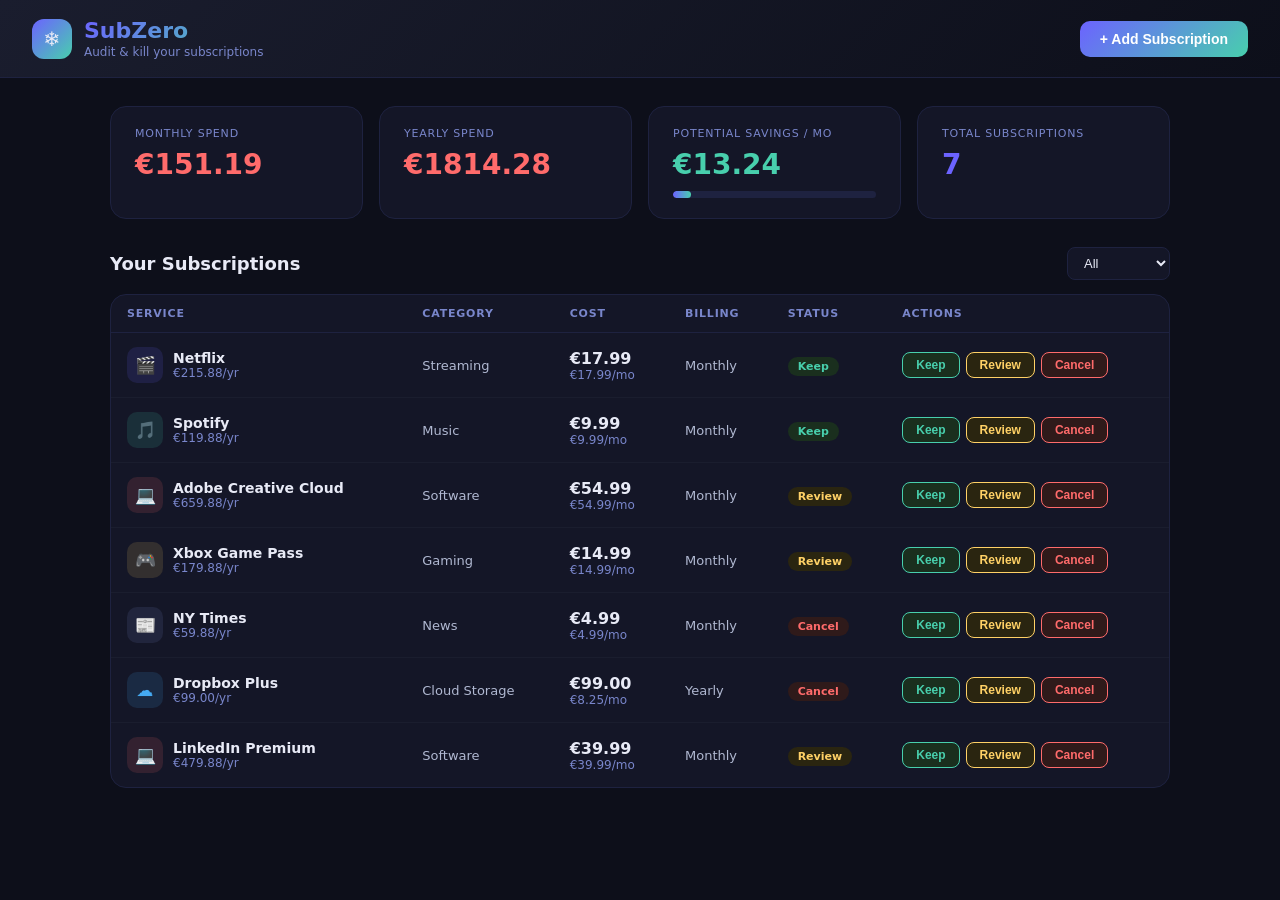
==== index.html @ 1e8165c1 "initial commit: SubZero MVP" ====
<!DOCTYPE html>
<html lang="en">
<head>
<meta charset="UTF-8" />
<meta name="viewport" content="width=device-width, initial-scale=1.0" />
<title>SubZero – Subscription Audit</title>
<link rel="stylesheet" href="style.css" />
</head>
<body>

  <!-- HEADER -->
  <header>
    <div class="logo">
      <div class="logo-icon">❄</div>
      <div>
        <div class="logo-text">SubZero</div>
        <div class="tagline">Audit & kill your subscriptions</div>
      </div>
    </div>
    <button class="btn btn-primary" onclick="openAddModal()">+ Add Subscription</button>
  </header>

  <!-- MAIN DASHBOARD -->
  <main>

    <!-- STATS -->
    <div class="stats-grid">
      <div class="stat-card">
        <div class="stat-label">Monthly Spend</div>
        <div class="stat-value red" id="stat-monthly">€0.00</div>
      </div>
      <div class="stat-card">
        <div class="stat-label">Yearly Spend</div>
        <div class="stat-value red" id="stat-yearly">€0.00</div>
      </div>
      <div class="stat-card">
        <div class="stat-label">Potential Savings / mo</div>
        <div class="stat-value green" id="stat-savings">€0.00</div>
        <div class="progress-bar">
          <div class="progress-fill" id="savings-bar" style="width:0%"></div>
        </div>
      </div>
      <div class="stat-card">
        <div class="stat-label">Total Subscriptions</div>
        <div class="stat-value purple" id="stat-count">0</div>
      </div>
    </div>

    <!-- TABLE HEADER -->
    <div class="section-header">
      <div class="section-title">Your Subscriptions</div>
      <select id="filter-status" onchange="renderTable()">
        <option value="all">All</option>
        <option value="keep">Keep</option>
        <option value="review">Review</option>
        <option value="cancel">Cancel</option>
        <option value="none">Untagged</option>
      </select>
    </div>

    <!-- TABLE -->
    <div class="table-wrap">
      <table class="subs-table">
        <thead>
          <tr>
            <th>Service</th>
            <th>Category</th>
            <th>Cost</th>
            <th>Billing</th>
            <th>Status</th>
            <th>Actions</th>
          </tr>
        </thead>
        <tbody id="subs-body"></tbody>
      </table>
      <div id="empty-state" class="empty-state hidden">
        <div class="empty-icon">📋</div>
        <p>No subscriptions yet.</p>
        <p>Click <strong>"+ Add Subscription"</strong> to get started.</p>
      </div>
    </div>

  </main>

  <!-- ADD MODAL -->
  <div id="add-modal" class="modal-overlay hidden">
    <div class="modal">
      <h2>Add Subscription</h2>
      <div class="form-row">
        <div class="form-group">
          <label>Service Name</label>
          <input type="text" id="f-name" placeholder="e.g. Netflix" />
        </div>
        <div class="form-group">
          <label>Category</label>
          <select id="f-category">
            <option>Streaming</option>
            <option>Music</option>
            <option>Software</option>
            <option>Gaming</option>
            <option>News</option>
            <option>Fitness</option>
            <option>Cloud Storage</option>
            <option>Other</option>
          </select>
        </div>
      </div>
      <div class="form-row">
        <div class="form-group">
          <label>Cost (€)</label>
          <input type="number" id="f-cost" placeholder="9.99" step="0.01" min="0" />
        </div>
        <div class="form-group">
          <label>Billing Cycle</label>
          <select id="f-billing">
            <option value="monthly">Monthly</option>
            <option value="yearly">Yearly</option>
            <option value="weekly">Weekly</option>
          </select>
        </div>
      </div>
      <div class="form-group">
        <label>Status</label>
        <select id="f-status">
          <option value="none">Untagged</option>
          <option value="keep">Keep</option>
          <option value="review">Review</option>
          <option value="cancel">Cancel</option>
        </select>
      </div>
      <div class="modal-footer">
        <button class="btn btn-ghost" onclick="closeModal()">Cancel</button>
        <button class="btn btn-primary" onclick="saveSubscription()">Add Subscription</button>
      </div>
    </div>
  </div>

  <!-- CANCEL GUIDE MODAL -->
  <div id="cancel-modal" class="modal-overlay hidden">
    <div class="modal">
      <h2 id="cancel-title">Cancel Guide</h2>
      <div class="cancel-guide">
        <h4>How to cancel:</h4>
        <ol id="cancel-steps"></ol>
      </div>
      <div class="modal-footer">
        <button class="btn btn-ghost" onclick="closeCancelModal()">Close</button>
        <button class="btn btn-danger" onclick="markCancelled()">Mark as Cancelled</button>
      </div>
    </div>
  </div>

  <script src="script.js"></script>
</body>
</html>
---- style.css ----
/* ── Reset & Base ── */
*, *::before, *::after { box-sizing: border-box; margin: 0; padding: 0; }

body {
  font-family: 'Segoe UI', system-ui, -apple-system, sans-serif;
  background: #0d0f1a;
  color: #e8eaf6;
  min-height: 100vh;
}

/* ── Header ── */
header {
  background: linear-gradient(135deg, #1a1d2e, #0d0f1a);
  padding: 18px 32px;
  border-bottom: 1px solid #1e2240;
  display: flex;
  align-items: center;
  justify-content: space-between;
  position: sticky;
  top: 0;
  z-index: 50;
  backdrop-filter: blur(10px);
}

.logo { display: flex; align-items: center; gap: 12px; }

.logo-icon {
  width: 40px; height: 40px;
  background: linear-gradient(135deg, #6c63ff, #48cfad);
  border-radius: 12px;
  display: flex; align-items: center; justify-content: center;
  font-size: 20px;
}

.logo-text {
  font-size: 22px; font-weight: 700;
  background: linear-gradient(135deg, #6c63ff, #48cfad);
  -webkit-background-clip: text;
  -webkit-text-fill-color: transparent;
  background-clip: text;
}

.tagline { font-size: 12px; color: #7986cb; margin-top: 2px; }

/* ── Buttons ── */
.btn {
  padding: 10px 20px; border-radius: 10px; border: none;
  cursor: pointer; font-size: 14px; font-weight: 600;
  transition: all 0.2s ease;
}

.btn-primary {
  background: linear-gradient(135deg, #6c63ff, #48cfad);
  color: #fff;
}
.btn-primary:hover { opacity: 0.88; transform: translateY(-1px); }

.btn-ghost {
  background: transparent;
  border: 1px solid #1e2240;
  color: #7986cb;
}
.btn-ghost:hover { border-color: #6c63ff; color: #e8eaf6; }

.btn-danger {
  background: #2f1a1a;
  color: #ff6b6b;
  border: 1px solid #ff6b6b;
}
.btn-danger:hover { background: #ff6b6b; color: #fff; }

/* row action buttons */
.action-btn {
  padding: 5px 13px; border-radius: 8px; font-size: 12px;
  font-weight: 600; cursor: pointer; border: 1px solid;
  transition: opacity 0.15s;
}
.action-btn:hover { opacity: 0.8; }
.action-keep   { background: #1a2f1e; color: #48cfad; border-color: #48cfad; }
.action-review { background: #2a2510; color: #ffd166; border-color: #ffd166; }
.action-cancel { background: #2f1a1a; color: #ff6b6b; border-color: #ff6b6b; }

/* ── Main Layout ── */
main { max-width: 1100px; margin: 0 auto; padding: 28px 20px; }

/* ── Stats Grid ── */
.stats-grid {
  display: grid;
  grid-template-columns: repeat(auto-fit, minmax(200px, 1fr));
  gap: 16px;
  margin-bottom: 28px;
}

.stat-card {
  background: #141627;
  border: 1px solid #1e2240;
  border-radius: 16px;
  padding: 20px 24px;
}

.stat-label {
  font-size: 11px; color: #7986cb;
  text-transform: uppercase; letter-spacing: 0.8px;
  margin-bottom: 8px;
}

.stat-value { font-size: 28px; font-weight: 700; }
.stat-value.red    { color: #ff6b6b; }
.stat-value.green  { color: #48cfad; }
.stat-value.purple { color: #6c63ff; }

.progress-bar {
  background: #1e2240; border-radius: 10px;
  height: 7px; overflow: hidden; margin-top: 10px;
}
.progress-fill {
  height: 100%; border-radius: 10px;
  background: linear-gradient(90deg, #6c63ff, #48cfad);
  transition: width 0.5s ease;
}

/* ── Section Header ── */
.section-header {
  display: flex; align-items: center;
  justify-content: space-between; margin-bottom: 14px;
}
.section-title { font-size: 18px; font-weight: 600; }

#filter-status {
  background: #141627; border: 1px solid #1e2240;
  border-radius: 8px; padding: 7px 12px;
  color: #e8eaf6; font-size: 13px; cursor: pointer;
}

/* ── Table ── */
.table-wrap {
  background: #141627;
  border: 1px solid #1e2240;
  border-radius: 16px;
  overflow: hidden;
}

.subs-table { width: 100%; border-collapse: collapse; }

.subs-table th {
  text-align: left; padding: 12px 16px;
  font-size: 11px; color: #7986cb;
  text-transform: uppercase; letter-spacing: 0.8px;
  border-bottom: 1px solid #1e2240;
}

.subs-table td {
  padding: 14px 16px;
  border-bottom: 1px solid #1a1d2e;
  vertical-align: middle;
}

.subs-table tbody tr:last-child td { border-bottom: none; }
.subs-table tbody tr:hover td { background: #1a1d2e; }

.sub-name { display: flex; align-items: center; gap: 10px; }

.sub-icon {
  width: 36px; height: 36px; border-radius: 10px;
  display: flex; align-items: center;
  justify-content: center; font-size: 17px; flex-shrink: 0;
}

.sub-title  { font-weight: 600; font-size: 14px; }
.sub-yearly { font-size: 12px; color: #7986cb; }

.cost-main { font-weight: 600; }
.cost-sub  { font-size: 12px; color: #7986cb; }

.billing-text { color: #b0b8d1; font-size: 13px; }

/* ── Badges ── */
.badge {
  display: inline-block; padding: 3px 10px;
  border-radius: 20px; font-size: 11px; font-weight: 600;
}
.badge-keep   { background: #1a2f1e; color: #48cfad; }
.badge-review { background: #2a2510; color: #ffd166; }
.badge-cancel { background: #2f1a1a; color: #ff6b6b; }
.badge-none   { background: #1e2240; color: #7986cb; }

.actions-row { display: flex; gap: 6px; flex-wrap: wrap; }

/* ── Empty State ── */
.empty-state {
  text-align: center; padding: 60px 20px; color: #7986cb;
}
.empty-icon { font-size: 48px; margin-bottom: 12px; }
.empty-state p { margin-top: 6px; font-size: 14px; }

/* ── Modals ── */
.modal-overlay {
  position: fixed; inset: 0;
  background: rgba(0, 0, 0, 0.75);
  display: flex; align-items: center; justify-content: center;
  z-index: 100; backdrop-filter: blur(6px);
}

.modal {
  background: #141627;
  border: 1px solid #1e2240;
  border-radius: 20px;
  padding: 30px;
  width: 100%; max-width: 480px;
  animation: slideUp 0.2s ease;
}

@keyframes slideUp {
  from { transform: translateY(20px); opacity: 0; }
  to   { transform: translateY(0);    opacity: 1; }
}

.modal h2 {
  font-size: 20px; margin-bottom: 20px;
  background: linear-gradient(135deg, #6c63ff, #48cfad);
  -webkit-background-clip: text;
  -webkit-text-fill-color: transparent;
  background-clip: text;
}

.form-group { margin-bottom: 14px; }
.form-group label {
  display: block; font-size: 13px;
  color: #7986cb; margin-bottom: 5px;
}
.form-group input,
.form-group select {
  width: 100%; background: #0d0f1a;
  border: 1px solid #1e2240; border-radius: 10px;
  padding: 10px 14px; color: #e8eaf6;
  font-size: 14px; outline: none;
}
.form-group input:focus,
.form-group select:focus { border-color: #6c63ff; }

.form-row { display: grid; grid-template-columns: 1fr 1fr; gap: 12px; }

.modal-footer {
  display: flex; gap: 10px;
  justify-content: flex-end; margin-top: 20px;
}

/* Cancel guide */
.cancel-guide {
  background: #0d0f1a;
  border: 1px solid #1e2240;
  border-radius: 12px;
  padding: 16px; margin-top: 4px;
}
.cancel-guide h4 { font-size: 13px; color: #ffd166; margin-bottom: 10px; }
.cancel-guide ol { padding-left: 18px; }
.cancel-guide li { font-size: 13px; color: #b0b8d1; line-height: 2.1; }

/* ── Utility ── */
.hidden { display: none !important; }

/* ── Responsive ── */
@media (max-width: 700px) {
  header { padding: 14px 16px; }
  main   { padding: 16px 12px; }
  .form-row { grid-template-columns: 1fr; }
  .subs-table th:nth-child(2),
  .subs-table td:nth-child(2),
  .subs-table th:nth-child(4),
  .subs-table td:nth-child(4) { display: none; }
}
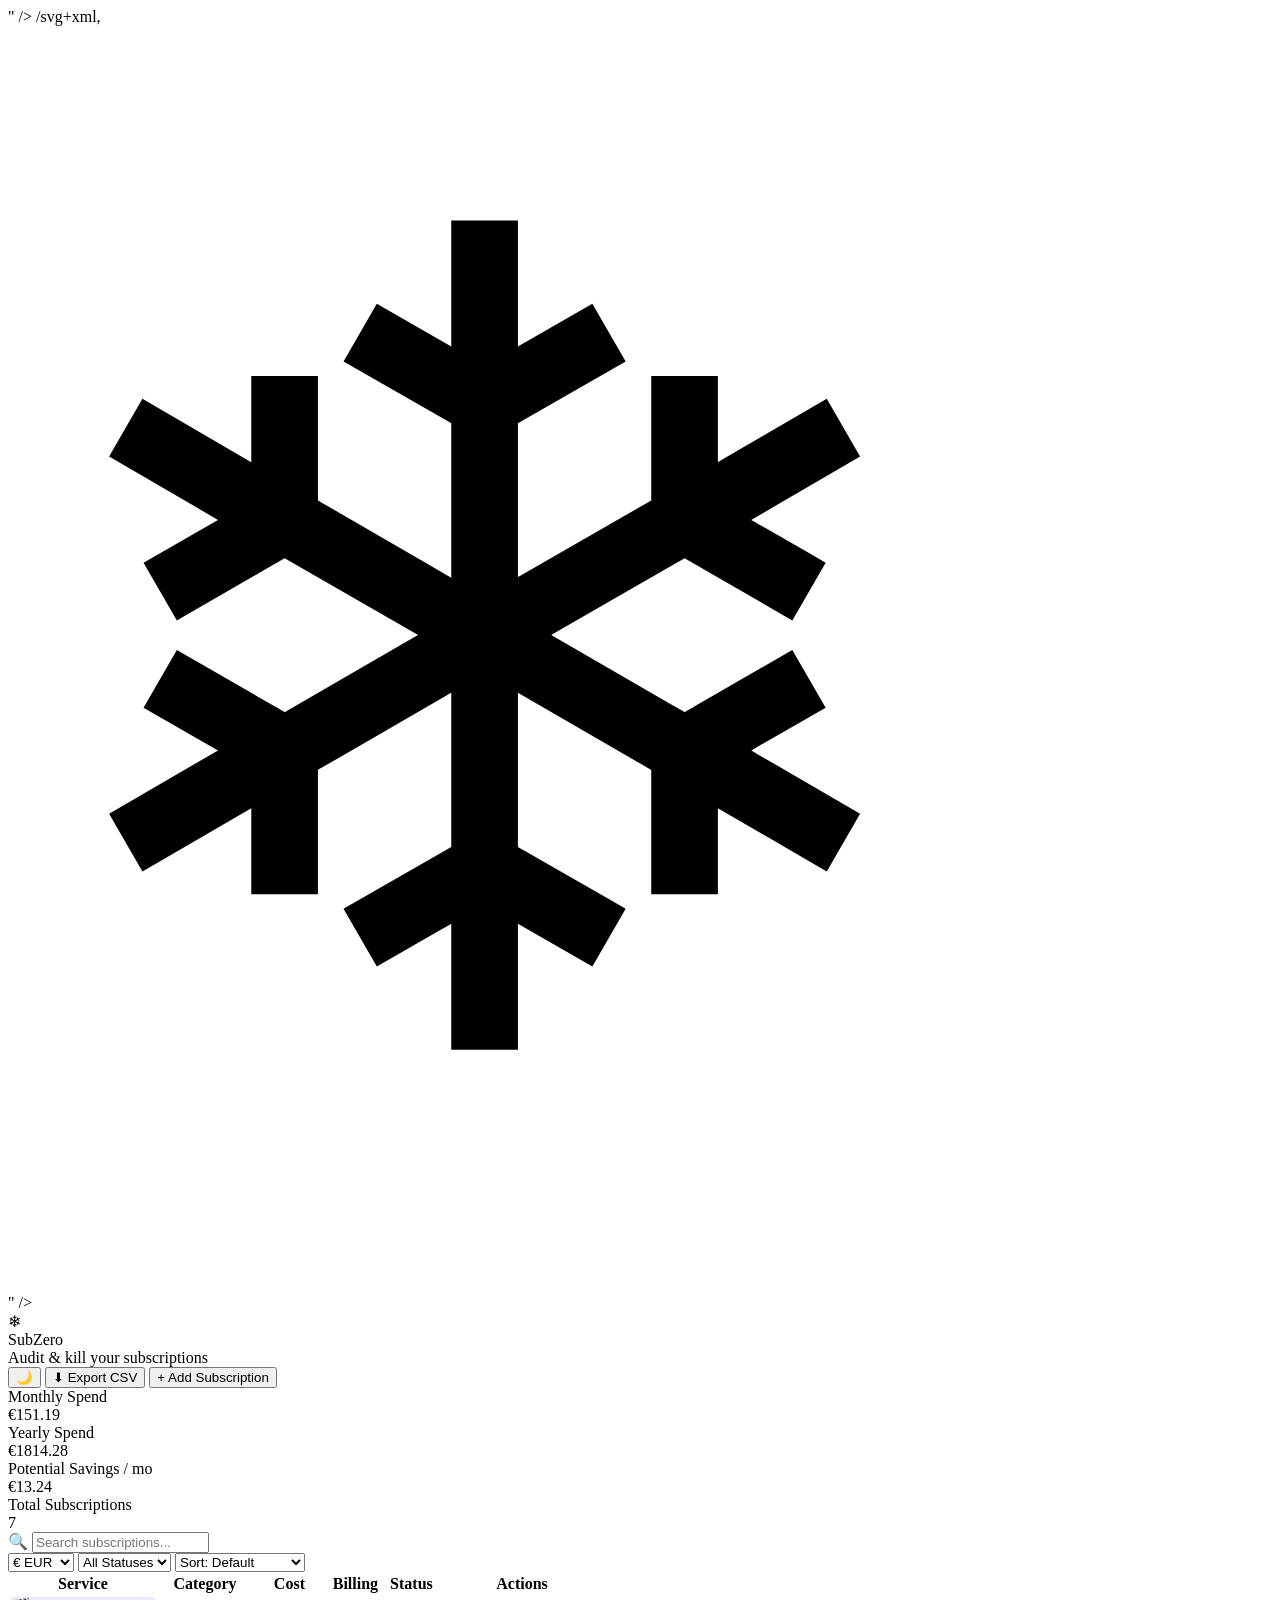
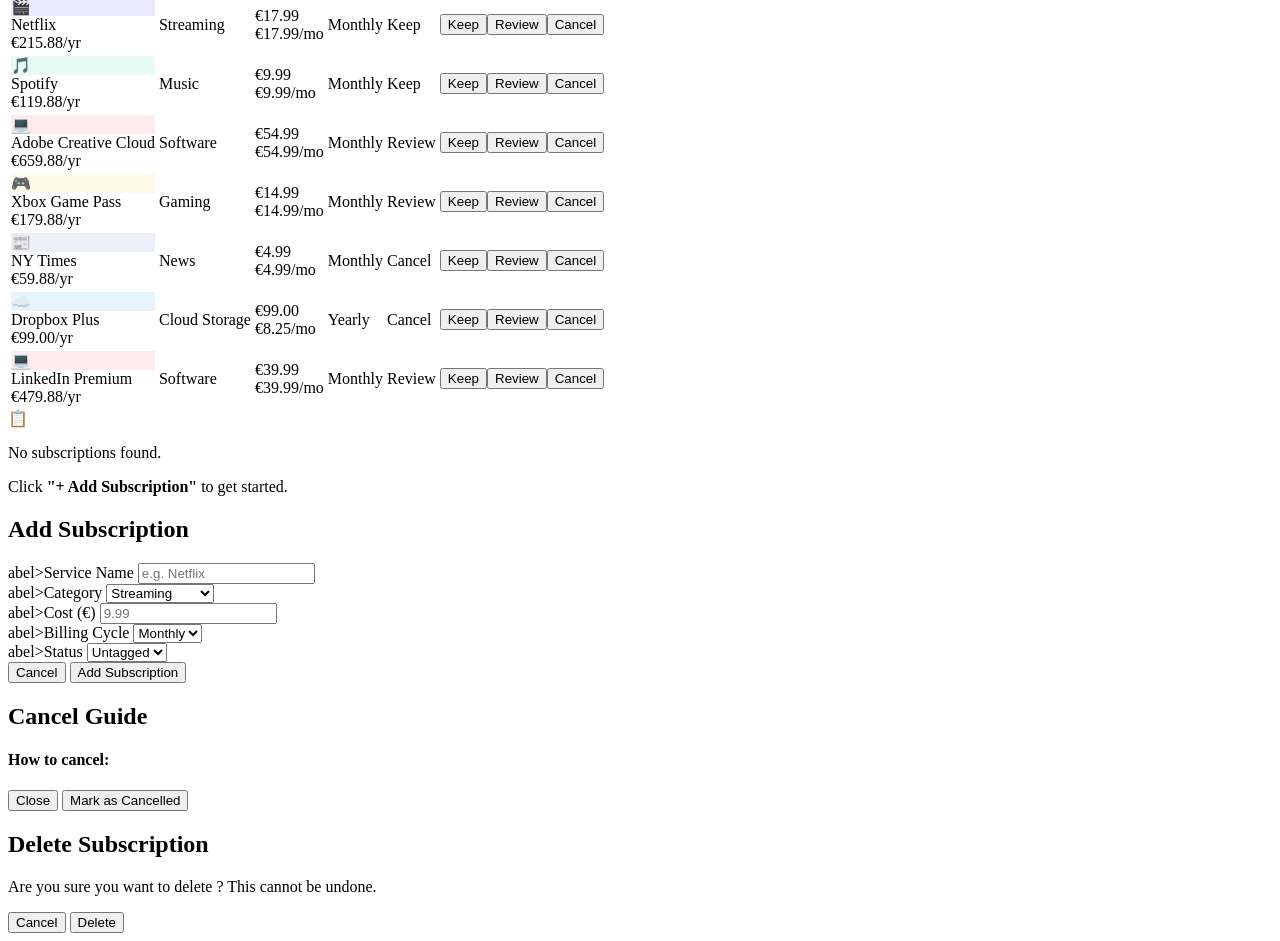
==== commit 7e4d1bc7: "updated features and styles" ====
--- a/index.html
+++ b/index.html
@@ -1,10 +1,11 @@
 <!DOCTYPE html>
-<html lang="en">
+<html lang="en" data-theme="dark">
 <head>
-<meta charset="UTF-8" />
-<meta name="viewport" content="width=device-width, initial-scale=1.0" />
-<title>SubZero – Subscription Audit</title>
-<link rel="stylesheet" href="style.css" />
+  <meta charset="UTF-8" />
+  <meta name="viewport" content="width=device-width, initial-scale=1.0" />
+  <title>SubZero – Subscription Audit</title>
+  " />
+  /svg+xml,<svg xmlns='http://www.w3.org/2000/svg' viewBox='0 0 100 100'><text y='.9em' font-size='90'>❄</text></svg>" />
 </head>
 <body>
 
@@ -17,7 +18,11 @@
         <div class="tagline">Audit & kill your subscriptions</div>
       </div>
     </div>
-    <button class="btn btn-primary" onclick="openAddModal()">+ Add Subscription</button>
+    <div class="header-actions">
+      <button class="btn btn-icon" onclick="toggleTheme()" id="theme-btn" title="Toggle theme">🌙</button>
+      <button class="btn btn-ghost" onclick="exportCSV()">⬇ Export CSV</button>
+      <button class="btn btn-primary" onclick="openAddModal()">+ Add Subscription</button>
+    </div>
   </header>
 
   <!-- MAIN DASHBOARD -->
@@ -46,15 +51,45 @@
       </div>
     </div>
 
-    <!-- TABLE HEADER -->
-    <div class="section-header">
-      <div class="section-title">Your Subscriptions</div>
+    <!-- CONTROLS ROW -->
+    <div class="controls-row">
+      <!-- Search -->
+      <div class="search-wrap">
+        <span class="search-icon">🔍</span>
+        <input
+          type="text"
+          id="search-input"
+          placeholder="Search subscriptions..."
+          oninput="renderTable()"
+        />
+      </div>
+
+      <!-- Currency -->
+      <select id="currency-select" onchange="changeCurrency()" title="Currency">
+        <option value="€">€ EUR</option>
+        <option value="$">$ USD</option>
+        <option value="£">£ GBP</option>
+        <option value="₺">₺ TRY</option>
+        <option value="Fr">Fr CHF</option>
+        <option value="zł">zł PLN</option>
+      </select>
+
+      <!-- Filter -->
       <select id="filter-status" onchange="renderTable()">
-        <option value="all">All</option>
+        <option value="all">All Statuses</option>
         <option value="keep">Keep</option>
         <option value="review">Review</option>
         <option value="cancel">Cancel</option>
         <option value="none">Untagged</option>
+      </select>
+
+      <!-- Sort -->
+      <select id="sort-select" onchange="renderTable()">
+        <option value="none">Sort: Default</option>
+        <option value="name-asc">Name A → Z</option>
+        <option value="name-desc">Name Z → A</option>
+        <option value="cost-asc">Cost: Low → High</option>
+        <option value="cost-desc">Cost: High → Low</option>
       </select>
     </div>
 
@@ -75,24 +110,24 @@
       </table>
       <div id="empty-state" class="empty-state hidden">
         <div class="empty-icon">📋</div>
-        <p>No subscriptions yet.</p>
+        <p>No subscriptions found.</p>
         <p>Click <strong>"+ Add Subscription"</strong> to get started.</p>
       </div>
     </div>
 
   </main>
 
-  <!-- ADD MODAL -->
+  <!-- ADD / EDIT MODAL -->
   <div id="add-modal" class="modal-overlay hidden">
     <div class="modal">
-      <h2>Add Subscription</h2>
+      <h2 id="modal-title">Add Subscription</h2>
       <div class="form-row">
         <div class="form-group">
-          <label>Service Name</label>
+          abel>Service Name</label>
           <input type="text" id="f-name" placeholder="e.g. Netflix" />
         </div>
         <div class="form-group">
-          <label>Category</label>
+          abel>Category</label>
           <select id="f-category">
             <option>Streaming</option>
             <option>Music</option>
@@ -107,11 +142,11 @@
       </div>
       <div class="form-row">
         <div class="form-group">
-          <label>Cost (€)</label>
+          abel>Cost (<span class="currency-label">€</span>)</label>
           <input type="number" id="f-cost" placeholder="9.99" step="0.01" min="0" />
         </div>
         <div class="form-group">
-          <label>Billing Cycle</label>
+          abel>Billing Cycle</label>
           <select id="f-billing">
             <option value="monthly">Monthly</option>
             <option value="yearly">Yearly</option>
@@ -120,7 +155,7 @@
         </div>
       </div>
       <div class="form-group">
-        <label>Status</label>
+        abel>Status</label>
         <select id="f-status">
           <option value="none">Untagged</option>
           <option value="keep">Keep</option>
@@ -130,7 +165,7 @@
       </div>
       <div class="modal-footer">
         <button class="btn btn-ghost" onclick="closeModal()">Cancel</button>
-        <button class="btn btn-primary" onclick="saveSubscription()">Add Subscription</button>
+        <button class="btn btn-primary" id="modal-save-btn" onclick="saveSubscription()">Add Subscription</button>
       </div>
     </div>
   </div>
@@ -150,6 +185,18 @@
     </div>
   </div>
 
+  <!-- DELETE CONFIRM MODAL -->
+  <div id="delete-modal" class="modal-overlay hidden">
+    <div class="modal modal-sm">
+      <h2>Delete Subscription</h2>
+      <p class="delete-msg">Are you sure you want to delete <strong id="delete-name"></strong>? This cannot be undone.</p>
+      <div class="modal-footer">
+        <button class="btn btn-ghost" onclick="closeDeleteModal()">Cancel</button>
+        <button class="btn btn-danger" onclick="confirmDelete()">Delete</button>
+      </div>
+    </div>
+  </div>
+
   <script src="script.js"></script>
 </body>
 </html>
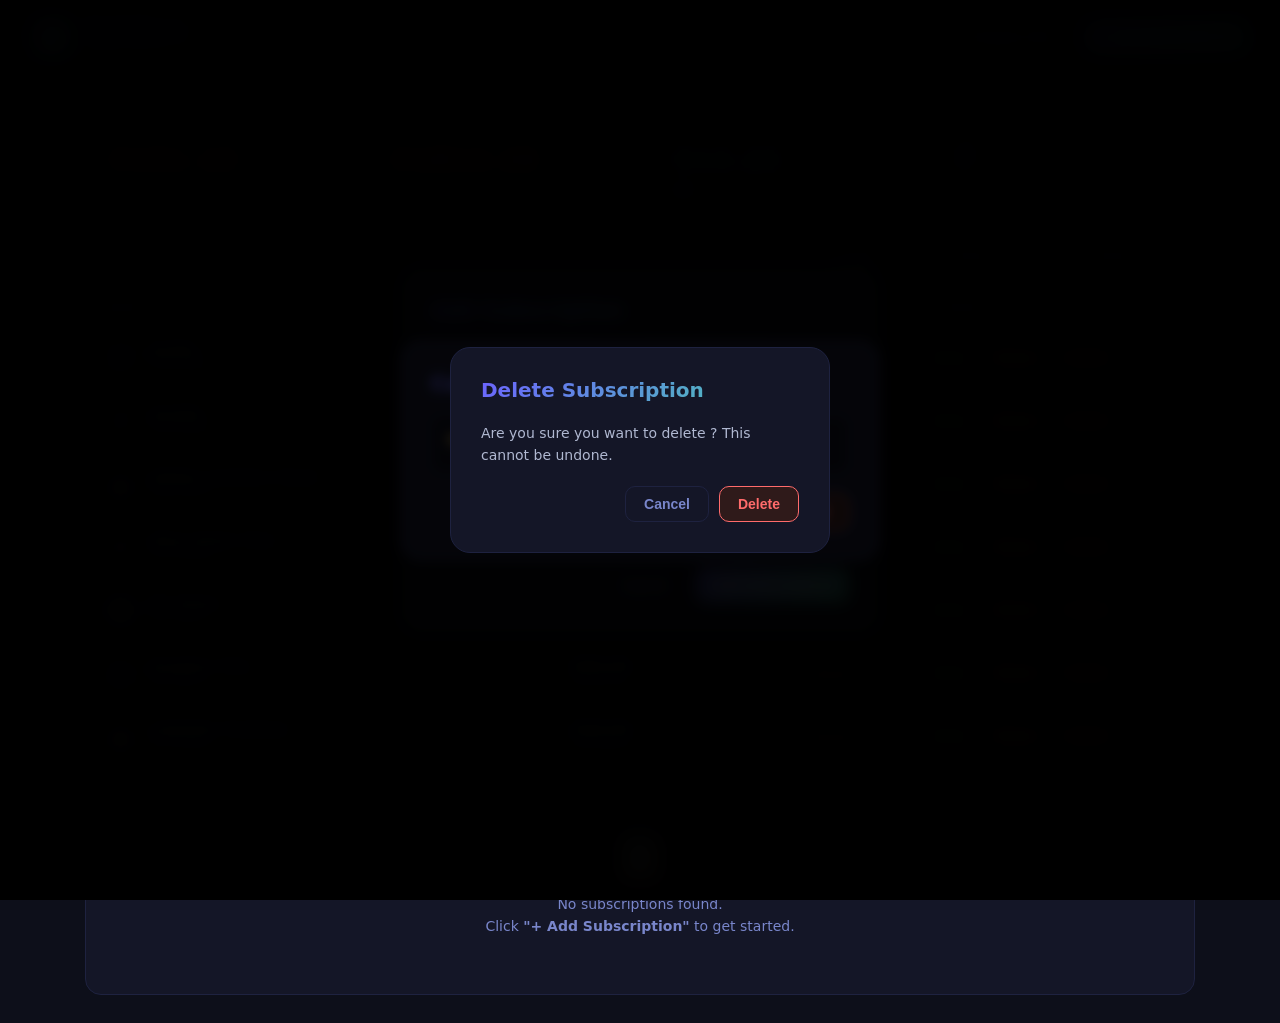
==== commit 16abaf31: "a minor fix" ====
--- a/index.html
+++ b/index.html
@@ -4,8 +4,8 @@
   <meta charset="UTF-8" />
   <meta name="viewport" content="width=device-width, initial-scale=1.0" />
   <title>SubZero – Subscription Audit</title>
-  " />
-  /svg+xml,<svg xmlns='http://www.w3.org/2000/svg' viewBox='0 0 100 100'><text y='.9em' font-size='90'>❄</text></svg>" />
+  <link rel="stylesheet" href="style.css" />
+  <link rel="icon" type="image/svg+xml" href="data:image/svg+xml,<svg xmlns='http://www.w3.org/2000/svg' viewBox='0 0 100 100'><text y='.9em' font-size='90'>❄</text></svg>" />
 </head>
 <body>
 
--- a/style.css
+++ b/style.css
@@ -0,0 +1,322 @@
+/* ── CSS Variables (themes) ── */
+:root {
+  --bg:         #0d0f1a;
+  --bg2:        #141627;
+  --bg3:        #1a1d2e;
+  --border:     #1e2240;
+  --text:       #e8eaf6;
+  --text-muted: #7986cb;
+  --text-dim:   #b0b8d1;
+  --red:        #ff6b6b;
+  --green:      #48cfad;
+  --purple:     #6c63ff;
+  --yellow:     #ffd166;
+  --shadow:     rgba(0,0,0,0.4);
+}
+
+[data-theme="light"] {
+  --bg:         #f4f6ff;
+  --bg2:        #ffffff;
+  --bg3:        #eef0fb;
+  --border:     #d0d5f0;
+  --text:       #1a1d2e;
+  --text-muted: #5c6bc0;
+  --text-dim:   #4a5180;
+  --shadow:     rgba(0,0,0,0.1);
+}
+
+/* ── Reset & Base ── */
+*, *::before, *::after { box-sizing: border-box; margin: 0; padding: 0; }
+
+body {
+  font-family: 'Segoe UI', system-ui, -apple-system, sans-serif;
+  background: var(--bg);
+  color: var(--text);
+  min-height: 100vh;
+  transition: background 0.3s, color 0.3s;
+}
+
+/* ── Header ── */
+header {
+  background: var(--bg2);
+  padding: 16px 32px;
+  border-bottom: 1px solid var(--border);
+  display: flex;
+  align-items: center;
+  justify-content: space-between;
+  position: sticky;
+  top: 0;
+  z-index: 50;
+  gap: 12px;
+}
+
+.logo { display: flex; align-items: center; gap: 12px; }
+
+.logo-icon {
+  width: 40px; height: 40px;
+  background: linear-gradient(135deg, #6c63ff, #48cfad);
+  border-radius: 12px;
+  display: flex; align-items: center; justify-content: center;
+  font-size: 20px; flex-shrink: 0;
+}
+
+.logo-text {
+  font-size: 22px; font-weight: 700;
+  background: linear-gradient(135deg, #6c63ff, #48cfad);
+  -webkit-background-clip: text;
+  -webkit-text-fill-color: transparent;
+  background-clip: text;
+}
+
+.tagline { font-size: 12px; color: var(--text-muted); margin-top: 2px; }
+
+.header-actions { display: flex; align-items: center; gap: 10px; flex-wrap: wrap; }
+
+/* ── Buttons ── */
+.btn {
+  padding: 9px 18px; border-radius: 10px; border: none;
+  cursor: pointer; font-size: 14px; font-weight: 600;
+  transition: all 0.2s ease; white-space: nowrap;
+}
+
+.btn-primary {
+  background: linear-gradient(135deg, #6c63ff, #48cfad);
+  color: #fff;
+}
+.btn-primary:hover { opacity: 0.88; transform: translateY(-1px); }
+
+.btn-ghost {
+  background: transparent;
+  border: 1px solid var(--border);
+  color: var(--text-muted);
+}
+.btn-ghost:hover { border-color: #6c63ff; color: var(--text); }
+
+.btn-danger {
+  background: #2f1a1a; color: var(--red);
+  border: 1px solid var(--red);
+}
+.btn-danger:hover { background: var(--red); color: #fff; }
+
+.btn-icon {
+  background: var(--bg3);
+  border: 1px solid var(--border);
+  color: var(--text);
+  padding: 9px 12px; font-size: 16px;
+}
+.btn-icon:hover { border-color: #6c63ff; }
+
+/* row action buttons */
+.action-btn {
+  padding: 5px 12px; border-radius: 7px; font-size: 12px;
+  font-weight: 600; cursor: pointer; border: 1px solid;
+  transition: opacity 0.15s, transform 0.1s;
+}
+.action-btn:hover { opacity: 0.8; transform: translateY(-1px); }
+.action-keep   { background: #1a2f1e; color: #48cfad; border-color: #48cfad; }
+.action-review { background: #2a2510; color: #ffd166; border-color: #ffd166; }
+.action-cancel { background: #2f1a1a; color: #ff6b6b; border-color: #ff6b6b; }
+.action-edit   { background: var(--bg3); color: var(--text-muted); border-color: var(--border); }
+.action-delete { background: #2f1a1a; color: #ff6b6b; border-color: transparent; font-size: 14px; padding: 4px 8px; }
+
+[data-theme="light"] .action-keep   { background: #e8f8f2; }
+[data-theme="light"] .action-review { background: #fffbe6; }
+[data-theme="light"] .action-cancel { background: #fdecea; }
+
+/* ── Main Layout ── */
+main { max-width: 1150px; margin: 0 auto; padding: 28px 20px; }
+
+/* ── Stats Grid ── */
+.stats-grid {
+  display: grid;
+  grid-template-columns: repeat(auto-fit, minmax(200px, 1fr));
+  gap: 16px; margin-bottom: 22px;
+}
+
+.stat-card {
+  background: var(--bg2);
+  border: 1px solid var(--border);
+  border-radius: 16px; padding: 20px 24px;
+  transition: background 0.3s;
+}
+
+.stat-label {
+  font-size: 11px; color: var(--text-muted);
+  text-transform: uppercase; letter-spacing: 0.8px; margin-bottom: 8px;
+}
+
+.stat-value { font-size: 28px; font-weight: 700; }
+.stat-value.red    { color: var(--red);    }
+.stat-value.green  { color: var(--green);  }
+.stat-value.purple { color: var(--purple); }
+
+.progress-bar {
+  background: var(--border); border-radius: 10px;
+  height: 7px; overflow: hidden; margin-top: 10px;
+}
+.progress-fill {
+  height: 100%; border-radius: 10px;
+  background: linear-gradient(90deg, #6c63ff, #48cfad);
+  transition: width 0.5s ease;
+}
+
+/* ── Controls Row ── */
+.controls-row {
+  display: flex; gap: 10px; margin-bottom: 14px;
+  flex-wrap: wrap; align-items: center;
+}
+
+.search-wrap {
+  display: flex; align-items: center; gap: 8px;
+  background: var(--bg2); border: 1px solid var(--border);
+  border-radius: 10px; padding: 8px 14px;
+  flex: 1; min-width: 180px;
+  transition: border-color 0.2s;
+}
+.search-wrap:focus-within { border-color: #6c63ff; }
+.search-icon { font-size: 14px; }
+.search-wrap input {
+  background: transparent; border: none; outline: none;
+  color: var(--text); font-size: 14px; width: 100%;
+}
+.search-wrap input::placeholder { color: var(--text-muted); }
+
+.controls-row select {
+  background: var(--bg2); border: 1px solid var(--border);
+  border-radius: 10px; padding: 9px 12px;
+  color: var(--text); font-size: 13px; cursor: pointer;
+  transition: border-color 0.2s;
+}
+.controls-row select:hover,
+.controls-row select:focus { border-color: #6c63ff; outline: none; }
+
+/* ── Table ── */
+.table-wrap {
+  background: var(--bg2);
+  border: 1px solid var(--border);
+  border-radius: 16px; overflow: hidden;
+}
+
+.subs-table { width: 100%; border-collapse: collapse; }
+
+.subs-table th {
+  text-align: left; padding: 12px 16px;
+  font-size: 11px; color: var(--text-muted);
+  text-transform: uppercase; letter-spacing: 0.8px;
+  border-bottom: 1px solid var(--border);
+  background: var(--bg2);
+}
+
+.subs-table td {
+  padding: 13px 16px;
+  border-bottom: 1px solid var(--bg3);
+  vertical-align: middle;
+}
+
+.subs-table tbody tr:last-child td { border-bottom: none; }
+.subs-table tbody tr:hover td { background: var(--bg3); }
+
+.sub-name { display: flex; align-items: center; gap: 10px; }
+.sub-icon {
+  width: 36px; height: 36px; border-radius: 10px;
+  display: flex; align-items: center; justify-content: center;
+  font-size: 17px; flex-shrink: 0;
+}
+.sub-title  { font-weight: 600; font-size: 14px; }
+.sub-yearly { font-size: 12px; color: var(--text-muted); }
+.cost-main  { font-weight: 600; }
+.cost-sub   { font-size: 12px; color: var(--text-muted); }
+.billing-text { color: var(--text-dim); font-size: 13px; }
+
+/* ── Badges ── */
+.badge {
+  display: inline-block; padding: 3px 10px;
+  border-radius: 20px; font-size: 11px; font-weight: 600;
+}
+.badge-keep   { background: #1a2f1e; color: #48cfad; }
+.badge-review { background: #2a2510; color: #ffd166; }
+.badge-cancel { background: #2f1a1a; color: #ff6b6b; }
+.badge-none   { background: var(--border); color: var(--text-muted); }
+
+[data-theme="light"] .badge-keep   { background: #e8f8f2; }
+[data-theme="light"] .badge-review { background: #fffbe6; }
+[data-theme="light"] .badge-cancel { background: #fdecea; }
+[data-theme="light"] .badge-none   { background: #eef0fb; }
+
+.actions-row { display: flex; gap: 5px; flex-wrap: wrap; align-items: center; }
+
+/* ── Empty State ── */
+.empty-state {
+  text-align: center; padding: 60px 20px; color: var(--text-muted);
+}
+.empty-icon { font-size: 48px; margin-bottom: 12px; }
+.empty-state p { margin-top: 6px; font-size: 14px; }
+
+/* ── Modals ── */
+.modal-overlay {
+  position: fixed; inset: 0;
+  background: rgba(0, 0, 0, 0.75);
+  display: flex; align-items: center; justify-content: center;
+  z-index: 100; backdrop-filter: blur(6px);
+  padding: 16px;
+}
+
+.modal {
+  background: var(--bg2);
+  border: 1px solid var(--border);
+  border-radius: 20px; padding: 30px;
+  width: 100%; max-width: 480px;
+  animation: slideUp 0.2s ease;
+}
+
+.modal-sm { max-width: 380px; }
+
+@keyframes slideUp {
+  from { transform: translateY(20px); opacity: 0; }
+  to   { transform: translateY(0);    opacity: 1; }
+}
+
+.modal h2 {
+  font-size: 20px; margin-bottom: 20px;
+  background: linear-gradient(135deg, #6c63ff, #48cfad);
+  -webkit-background-clip: text;
+  -webkit-text-fill-color: transparent;
+  background-clip: text;
+}
+
+.delete-msg {
+  font-size: 14px; color: var(--text-dim);
+  line-height: 1.6; margin-bottom: 4px;
+}
+.delete-msg strong { color: var(--text); }
+
+.form-group { margin-bottom: 14px; }
+.form-group label {
+  display: block; font-size: 13px;
+  color: var(--text-muted); margin-bottom: 5px;
+}
+.form-group input,
+.form-group select {
+  width: 100%; background: var(--bg);
+  border: 1px solid var(--border); border-radius: 10px;
+  padding: 10px 14px; color: var(--text);
+  font-size: 14px; outline: none;
+  transition: border-color 0.2s;
+}
+.form-group input:focus,
+.form-group select:focus { border-color: #6c63ff; }
+
+.form-row { display: grid; grid-template-columns: 1fr 1fr; gap: 12px; }
+
+.modal-footer {
+  display: flex; gap: 10px;
+  justify-content: flex-end; margin-top: 20px;
+}
+
+.cancel-guide {
+  background: var(--bg); border: 1px solid var(--border);
+  border-radius: 12px; padding: 16px; margin-top: 4px;
+}
+.cancel-guide h4 { font-size: 13px; color: var(--yellow); margin-bottom: 10px; }
+.cancel-guide ol { padding-left: 18px; }
+.cancel-guide li { font-size: 13px; color: var(--text-dim); line-height: 2.1; }
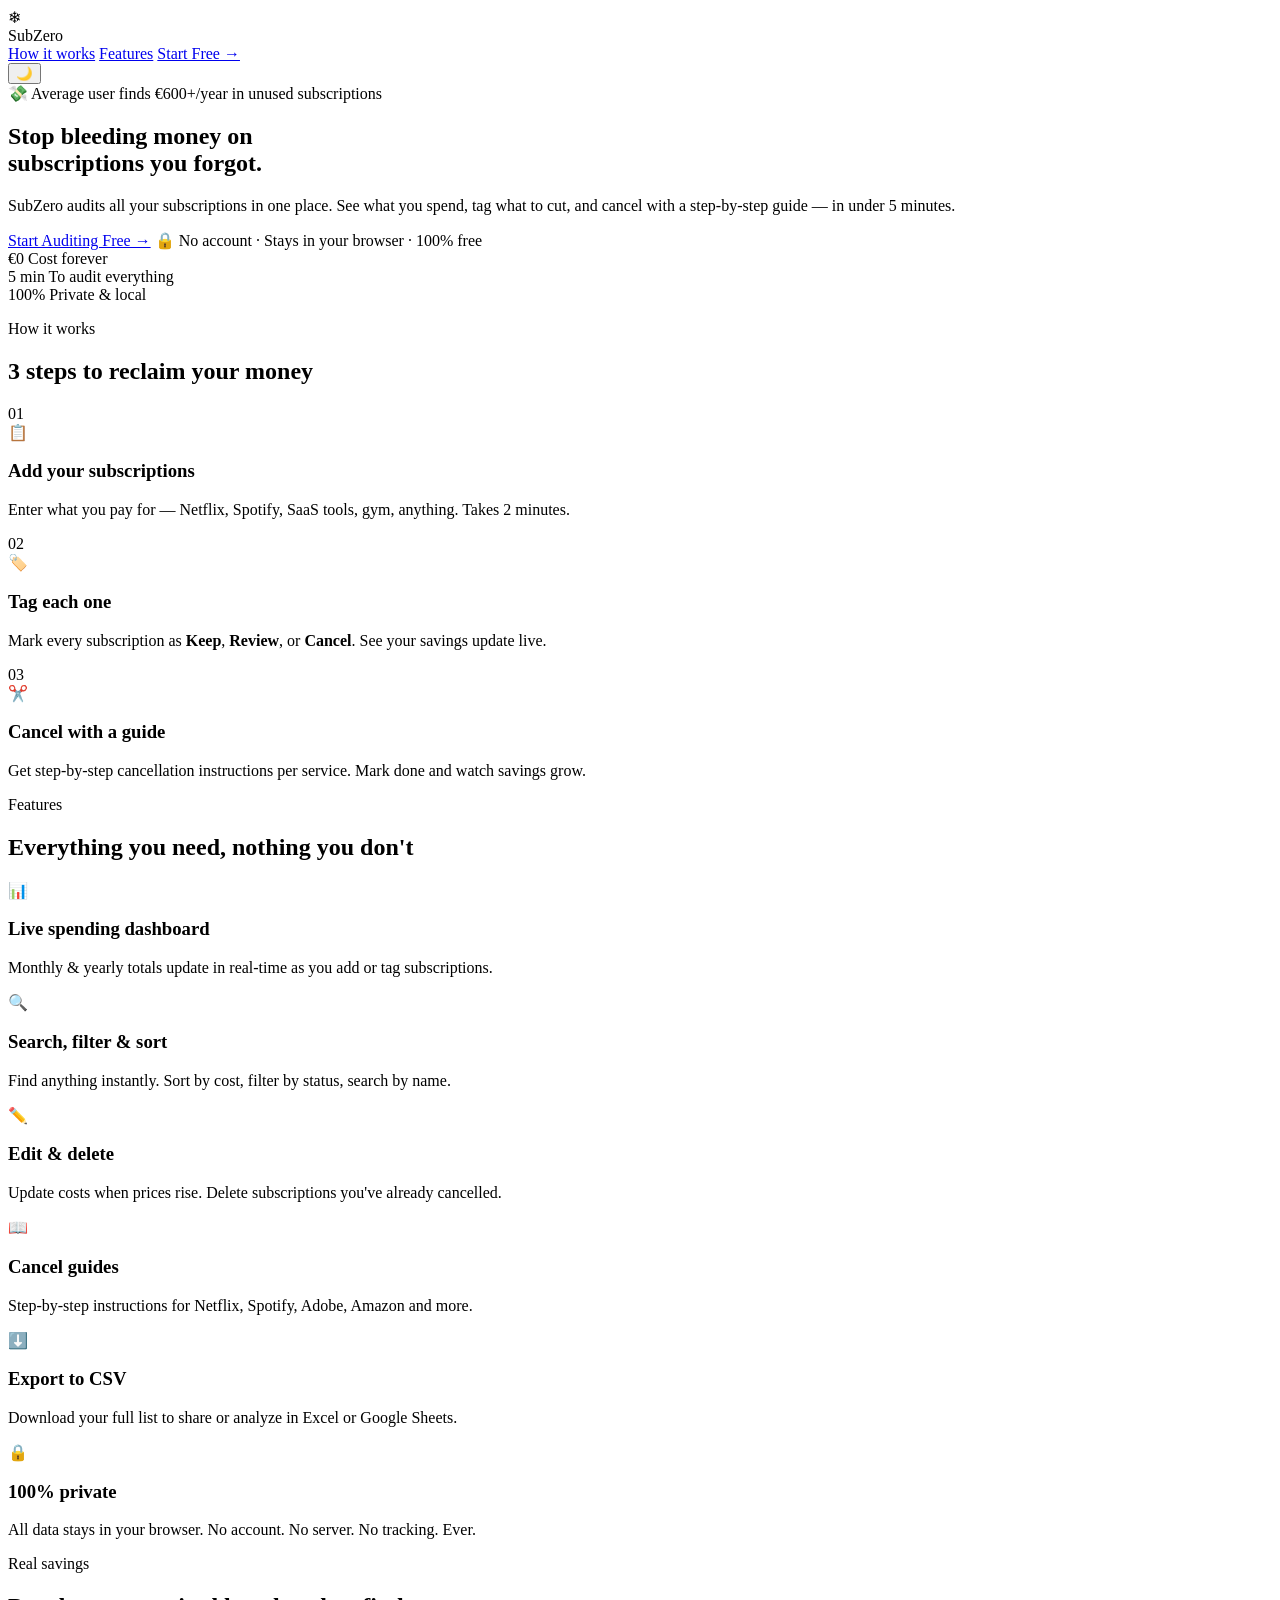
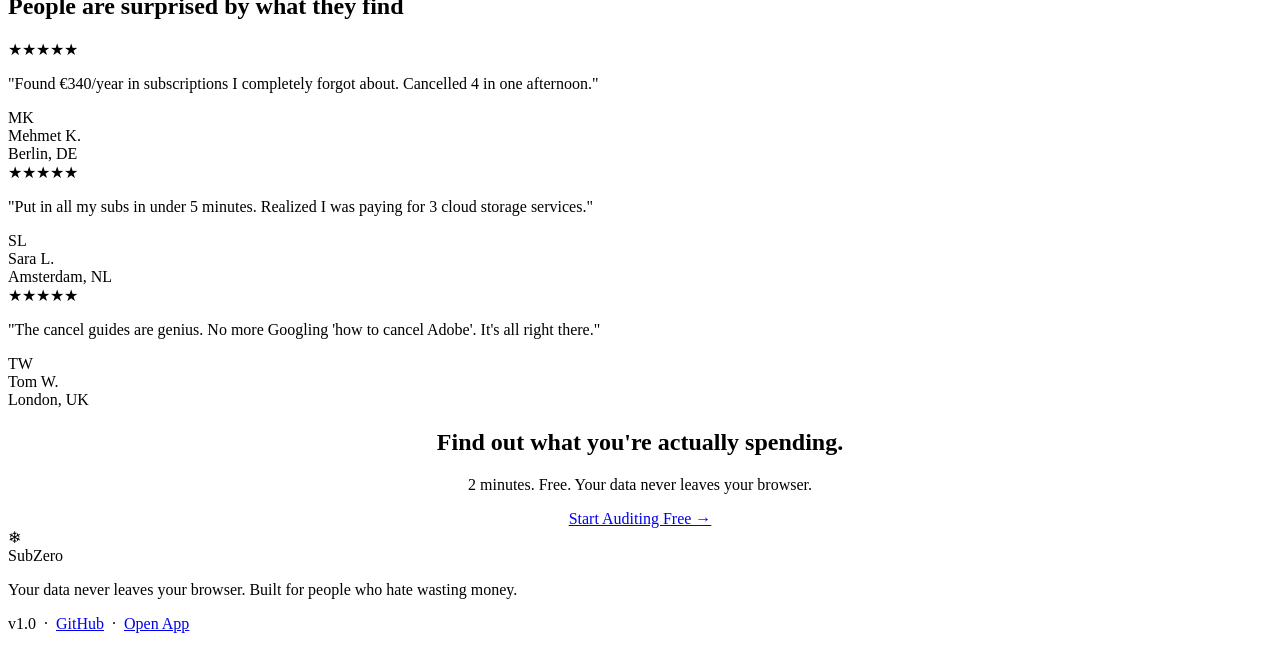
==== commit 042c2ed8: "feat: full redesign with landing page and dashboard" ====
--- a/index.html
+++ b/index.html
@@ -3,200 +3,201 @@
 <head>
   <meta charset="UTF-8" />
   <meta name="viewport" content="width=device-width, initial-scale=1.0" />
-  <title>SubZero – Subscription Audit</title>
-  <link rel="stylesheet" href="style.css" />
-  <link rel="icon" type="image/svg+xml" href="data:image/svg+xml,<svg xmlns='http://www.w3.org/2000/svg' viewBox='0 0 100 100'><text y='.9em' font-size='90'>❄</text></svg>" />
+  <title>SubZero – Stop Paying for Subscriptions You Don't Use</title>
+  <meta name="description" content="SubZero helps you track, audit and cancel subscriptions you're wasting money on. Free. Private. No sign-up." />
+  <link rel="preconnect" href="https://fonts.googleapis.com" />
+  <link rel="preconnect" href="https://fonts.gstatic.com" crossorigin />
+  <link href="https://fonts.googleapis.com/css2?family=Inter:wght@400;500;600;700;800&display=swap" rel="stylesheet" />
+  <link rel="stylesheet" href="css/main.css" />
 </head>
 <body>
 
-  <!-- HEADER -->
-  <header>
-    <div class="logo">
+  <!-- NAVBAR -->
+  <nav class="navbar">
+    <div class="nav-logo">
       <div class="logo-icon">❄</div>
-      <div>
-        <div class="logo-text">SubZero</div>
-        <div class="tagline">Audit & kill your subscriptions</div>
-      </div>
-    </div>
-    <div class="header-actions">
-      <button class="btn btn-icon" onclick="toggleTheme()" id="theme-btn" title="Toggle theme">🌙</button>
-      <button class="btn btn-ghost" onclick="exportCSV()">⬇ Export CSV</button>
-      <button class="btn btn-primary" onclick="openAddModal()">+ Add Subscription</button>
-    </div>
-  </header>
-
-  <!-- MAIN DASHBOARD -->
-  <main>
-
-    <!-- STATS -->
-    <div class="stats-grid">
-      <div class="stat-card">
-        <div class="stat-label">Monthly Spend</div>
-        <div class="stat-value red" id="stat-monthly">€0.00</div>
-      </div>
-      <div class="stat-card">
-        <div class="stat-label">Yearly Spend</div>
-        <div class="stat-value red" id="stat-yearly">€0.00</div>
-      </div>
-      <div class="stat-card">
-        <div class="stat-label">Potential Savings / mo</div>
-        <div class="stat-value green" id="stat-savings">€0.00</div>
-        <div class="progress-bar">
-          <div class="progress-fill" id="savings-bar" style="width:0%"></div>
-        </div>
-      </div>
-      <div class="stat-card">
-        <div class="stat-label">Total Subscriptions</div>
-        <div class="stat-value purple" id="stat-count">0</div>
-      </div>
-    </div>
-
-    <!-- CONTROLS ROW -->
-    <div class="controls-row">
-      <!-- Search -->
-      <div class="search-wrap">
-        <span class="search-icon">🔍</span>
-        <input
-          type="text"
-          id="search-input"
-          placeholder="Search subscriptions..."
-          oninput="renderTable()"
-        />
-      </div>
-
-      <!-- Currency -->
-      <select id="currency-select" onchange="changeCurrency()" title="Currency">
-        <option value="€">€ EUR</option>
-        <option value="$">$ USD</option>
-        <option value="£">£ GBP</option>
-        <option value="₺">₺ TRY</option>
-        <option value="Fr">Fr CHF</option>
-        <option value="zł">zł PLN</option>
-      </select>
-
-      <!-- Filter -->
-      <select id="filter-status" onchange="renderTable()">
-        <option value="all">All Statuses</option>
-        <option value="keep">Keep</option>
-        <option value="review">Review</option>
-        <option value="cancel">Cancel</option>
-        <option value="none">Untagged</option>
-      </select>
-
-      <!-- Sort -->
-      <select id="sort-select" onchange="renderTable()">
-        <option value="none">Sort: Default</option>
-        <option value="name-asc">Name A → Z</option>
-        <option value="name-desc">Name Z → A</option>
-        <option value="cost-asc">Cost: Low → High</option>
-        <option value="cost-desc">Cost: High → Low</option>
-      </select>
-    </div>
-
-    <!-- TABLE -->
-    <div class="table-wrap">
-      <table class="subs-table">
-        <thead>
-          <tr>
-            <th>Service</th>
-            <th>Category</th>
-            <th>Cost</th>
-            <th>Billing</th>
-            <th>Status</th>
-            <th>Actions</th>
-          </tr>
-        </thead>
-        <tbody id="subs-body"></tbody>
-      </table>
-      <div id="empty-state" class="empty-state hidden">
-        <div class="empty-icon">📋</div>
-        <p>No subscriptions found.</p>
-        <p>Click <strong>"+ Add Subscription"</strong> to get started.</p>
-      </div>
-    </div>
-
-  </main>
-
-  <!-- ADD / EDIT MODAL -->
-  <div id="add-modal" class="modal-overlay hidden">
-    <div class="modal">
-      <h2 id="modal-title">Add Subscription</h2>
-      <div class="form-row">
-        <div class="form-group">
-          abel>Service Name</label>
-          <input type="text" id="f-name" placeholder="e.g. Netflix" />
-        </div>
-        <div class="form-group">
-          abel>Category</label>
-          <select id="f-category">
-            <option>Streaming</option>
-            <option>Music</option>
-            <option>Software</option>
-            <option>Gaming</option>
-            <option>News</option>
-            <option>Fitness</option>
-            <option>Cloud Storage</option>
-            <option>Other</option>
-          </select>
-        </div>
-      </div>
-      <div class="form-row">
-        <div class="form-group">
-          abel>Cost (<span class="currency-label">€</span>)</label>
-          <input type="number" id="f-cost" placeholder="9.99" step="0.01" min="0" />
-        </div>
-        <div class="form-group">
-          abel>Billing Cycle</label>
-          <select id="f-billing">
-            <option value="monthly">Monthly</option>
-            <option value="yearly">Yearly</option>
-            <option value="weekly">Weekly</option>
-          </select>
-        </div>
-      </div>
-      <div class="form-group">
-        abel>Status</label>
-        <select id="f-status">
-          <option value="none">Untagged</option>
-          <option value="keep">Keep</option>
-          <option value="review">Review</option>
-          <option value="cancel">Cancel</option>
-        </select>
-      </div>
-      <div class="modal-footer">
-        <button class="btn btn-ghost" onclick="closeModal()">Cancel</button>
-        <button class="btn btn-primary" id="modal-save-btn" onclick="saveSubscription()">Add Subscription</button>
-      </div>
-    </div>
-  </div>
-
-  <!-- CANCEL GUIDE MODAL -->
-  <div id="cancel-modal" class="modal-overlay hidden">
-    <div class="modal">
-      <h2 id="cancel-title">Cancel Guide</h2>
-      <div class="cancel-guide">
-        <h4>How to cancel:</h4>
-        <ol id="cancel-steps"></ol>
-      </div>
-      <div class="modal-footer">
-        <button class="btn btn-ghost" onclick="closeCancelModal()">Close</button>
-        <button class="btn btn-danger" onclick="markCancelled()">Mark as Cancelled</button>
-      </div>
-    </div>
-  </div>
-
-  <!-- DELETE CONFIRM MODAL -->
-  <div id="delete-modal" class="modal-overlay hidden">
-    <div class="modal modal-sm">
-      <h2>Delete Subscription</h2>
-      <p class="delete-msg">Are you sure you want to delete <strong id="delete-name"></strong>? This cannot be undone.</p>
-      <div class="modal-footer">
-        <button class="btn btn-ghost" onclick="closeDeleteModal()">Cancel</button>
-        <button class="btn btn-danger" onclick="confirmDelete()">Delete</button>
-      </div>
-    </div>
-  </div>
-
-  <script src="script.js"></script>
+      <span class="logo-text">SubZero</span>
+    </div>
+    <div class="nav-links">
+      <a href="#how-it-works">How it works</a>
+      <a href="#features">Features</a>
+      <a href="pages/app.html" class="btn btn-primary">Start Free →</a>
+    </div>
+    <button class="btn-icon" onclick="toggleTheme()" id="theme-btn" title="Toggle theme">🌙</button>
+  </nav>
+
+  <!-- HERO -->
+  <section class="hero">
+    <div class="hero-inner">
+      <div class="hero-badge">💸 Average user finds €600+/year in unused subscriptions</div>
+      <h1 class="hero-title">
+        Stop bleeding money on<br />
+        <span class="gradient-text">subscriptions you forgot.</span>
+      </h1>
+      <p class="hero-sub">
+        SubZero audits all your subscriptions in one place. See what you spend,
+        tag what to cut, and cancel with a step-by-step guide — in under 5 minutes.
+      </p>
+      <div class="hero-cta">
+        <a href="pages/app.html" class="btn btn-primary btn-lg">Start Auditing Free →</a>
+        <span class="hero-note">🔒 No account · Stays in your browser · 100% free</span>
+      </div>
+      <div class="hero-stats">
+        <div class="hero-stat">
+          <span class="stat-val">€0</span>
+          <span class="stat-lbl">Cost forever</span>
+        </div>
+        <div class="hero-divider"></div>
+        <div class="hero-stat">
+          <span class="stat-val">5 min</span>
+          <span class="stat-lbl">To audit everything</span>
+        </div>
+        <div class="hero-divider"></div>
+        <div class="hero-stat">
+          <span class="stat-val">100%</span>
+          <span class="stat-lbl">Private & local</span>
+        </div>
+      </div>
+    </div>
+  </section>
+
+  <!-- HOW IT WORKS -->
+  <section class="section" id="how-it-works">
+    <div class="section-inner">
+      <p class="section-tag">How it works</p>
+      <h2 class="section-title">3 steps to reclaim your money</h2>
+      <div class="steps-grid">
+        <div class="step-card">
+          <div class="step-num">01</div>
+          <div class="step-icon">📋</div>
+          <h3>Add your subscriptions</h3>
+          <p>Enter what you pay for — Netflix, Spotify, SaaS tools, gym, anything. Takes 2 minutes.</p>
+        </div>
+        <div class="step-card">
+          <div class="step-num">02</div>
+          <div class="step-icon">🏷️</div>
+          <h3>Tag each one</h3>
+          <p>Mark every subscription as <strong>Keep</strong>, <strong>Review</strong>, or <strong>Cancel</strong>. See your savings update live.</p>
+        </div>
+        <div class="step-card">
+          <div class="step-num">03</div>
+          <div class="step-icon">✂️</div>
+          <h3>Cancel with a guide</h3>
+          <p>Get step-by-step cancellation instructions per service. Mark done and watch savings grow.</p>
+        </div>
+      </div>
+    </div>
+  </section>
+
+  <!-- FEATURES -->
+  <section class="section section-alt" id="features">
+    <div class="section-inner">
+      <p class="section-tag">Features</p>
+      <h2 class="section-title">Everything you need, nothing you don't</h2>
+      <div class="features-grid">
+        <div class="feature-card">
+          <div class="feature-icon">📊</div>
+          <h3>Live spending dashboard</h3>
+          <p>Monthly & yearly totals update in real-time as you add or tag subscriptions.</p>
+        </div>
+        <div class="feature-card">
+          <div class="feature-icon">🔍</div>
+          <h3>Search, filter & sort</h3>
+          <p>Find anything instantly. Sort by cost, filter by status, search by name.</p>
+        </div>
+        <div class="feature-card">
+          <div class="feature-icon">✏️</div>
+          <h3>Edit & delete</h3>
+          <p>Update costs when prices rise. Delete subscriptions you've already cancelled.</p>
+        </div>
+        <div class="feature-card">
+          <div class="feature-icon">📖</div>
+          <h3>Cancel guides</h3>
+          <p>Step-by-step instructions for Netflix, Spotify, Adobe, Amazon and more.</p>
+        </div>
+        <div class="feature-card">
+          <div class="feature-icon">⬇️</div>
+          <h3>Export to CSV</h3>
+          <p>Download your full list to share or analyze in Excel or Google Sheets.</p>
+        </div>
+        <div class="feature-card">
+          <div class="feature-icon">🔒</div>
+          <h3>100% private</h3>
+          <p>All data stays in your browser. No account. No server. No tracking. Ever.</p>
+        </div>
+      </div>
+    </div>
+  </section>
+
+  <!-- TESTIMONIALS -->
+  <section class="section" id="proof">
+    <div class="section-inner">
+      <p class="section-tag">Real savings</p>
+      <h2 class="section-title">People are surprised by what they find</h2>
+      <div class="testimonials-grid">
+        <div class="testimonial-card">
+          <div class="stars">★★★★★</div>
+          <p>"Found €340/year in subscriptions I completely forgot about. Cancelled 4 in one afternoon."</p>
+          <div class="t-author">
+            <div class="avatar">MK</div>
+            <div>
+              <div class="author-name">Mehmet K.</div>
+              <div class="author-loc">Berlin, DE</div>
+            </div>
+          </div>
+        </div>
+        <div class="testimonial-card">
+          <div class="stars">★★★★★</div>
+          <p>"Put in all my subs in under 5 minutes. Realized I was paying for 3 cloud storage services."</p>
+          <div class="t-author">
+            <div class="avatar">SL</div>
+            <div>
+              <div class="author-name">Sara L.</div>
+              <div class="author-loc">Amsterdam, NL</div>
+            </div>
+          </div>
+        </div>
+        <div class="testimonial-card">
+          <div class="stars">★★★★★</div>
+          <p>"The cancel guides are genius. No more Googling 'how to cancel Adobe'. It's all right there."</p>
+          <div class="t-author">
+            <div class="avatar">TW</div>
+            <div>
+              <div class="author-name">Tom W.</div>
+              <div class="author-loc">London, UK</div>
+            </div>
+          </div>
+        </div>
+      </div>
+    </div>
+  </section>
+
+  <!-- CTA BANNER -->
+  <section class="cta-banner">
+    <div class="section-inner" style="text-align:center;">
+      <h2>Find out what you're <span class="gradient-text">actually</span> spending.</h2>
+      <p>2 minutes. Free. Your data never leaves your browser.</p>
+      <a href="pages/app.html" class="btn btn-primary btn-lg">Start Auditing Free →</a>
+    </div>
+  </section>
+
+  <!-- FOOTER -->
+  <footer class="footer">
+    <div class="footer-inner">
+      <div class="footer-logo">
+        <div class="logo-icon logo-sm">❄</div>
+        <span class="logo-text">SubZero</span>
+      </div>
+      <p class="footer-copy">Your data never leaves your browser. Built for people who hate wasting money.</p>
+      <p class="footer-links">
+        v1.0 &nbsp;·&nbsp;
+        <a href="https://github.com/sraboni-bhuiyan/subzero" target="_blank">GitHub</a>
+        &nbsp;·&nbsp;
+        <a href="pages/app.html">Open App</a>
+      </p>
+    </div>
+  </footer>
+
+  <script src="assets/js/theme.js"></script>
 </body>
 </html>
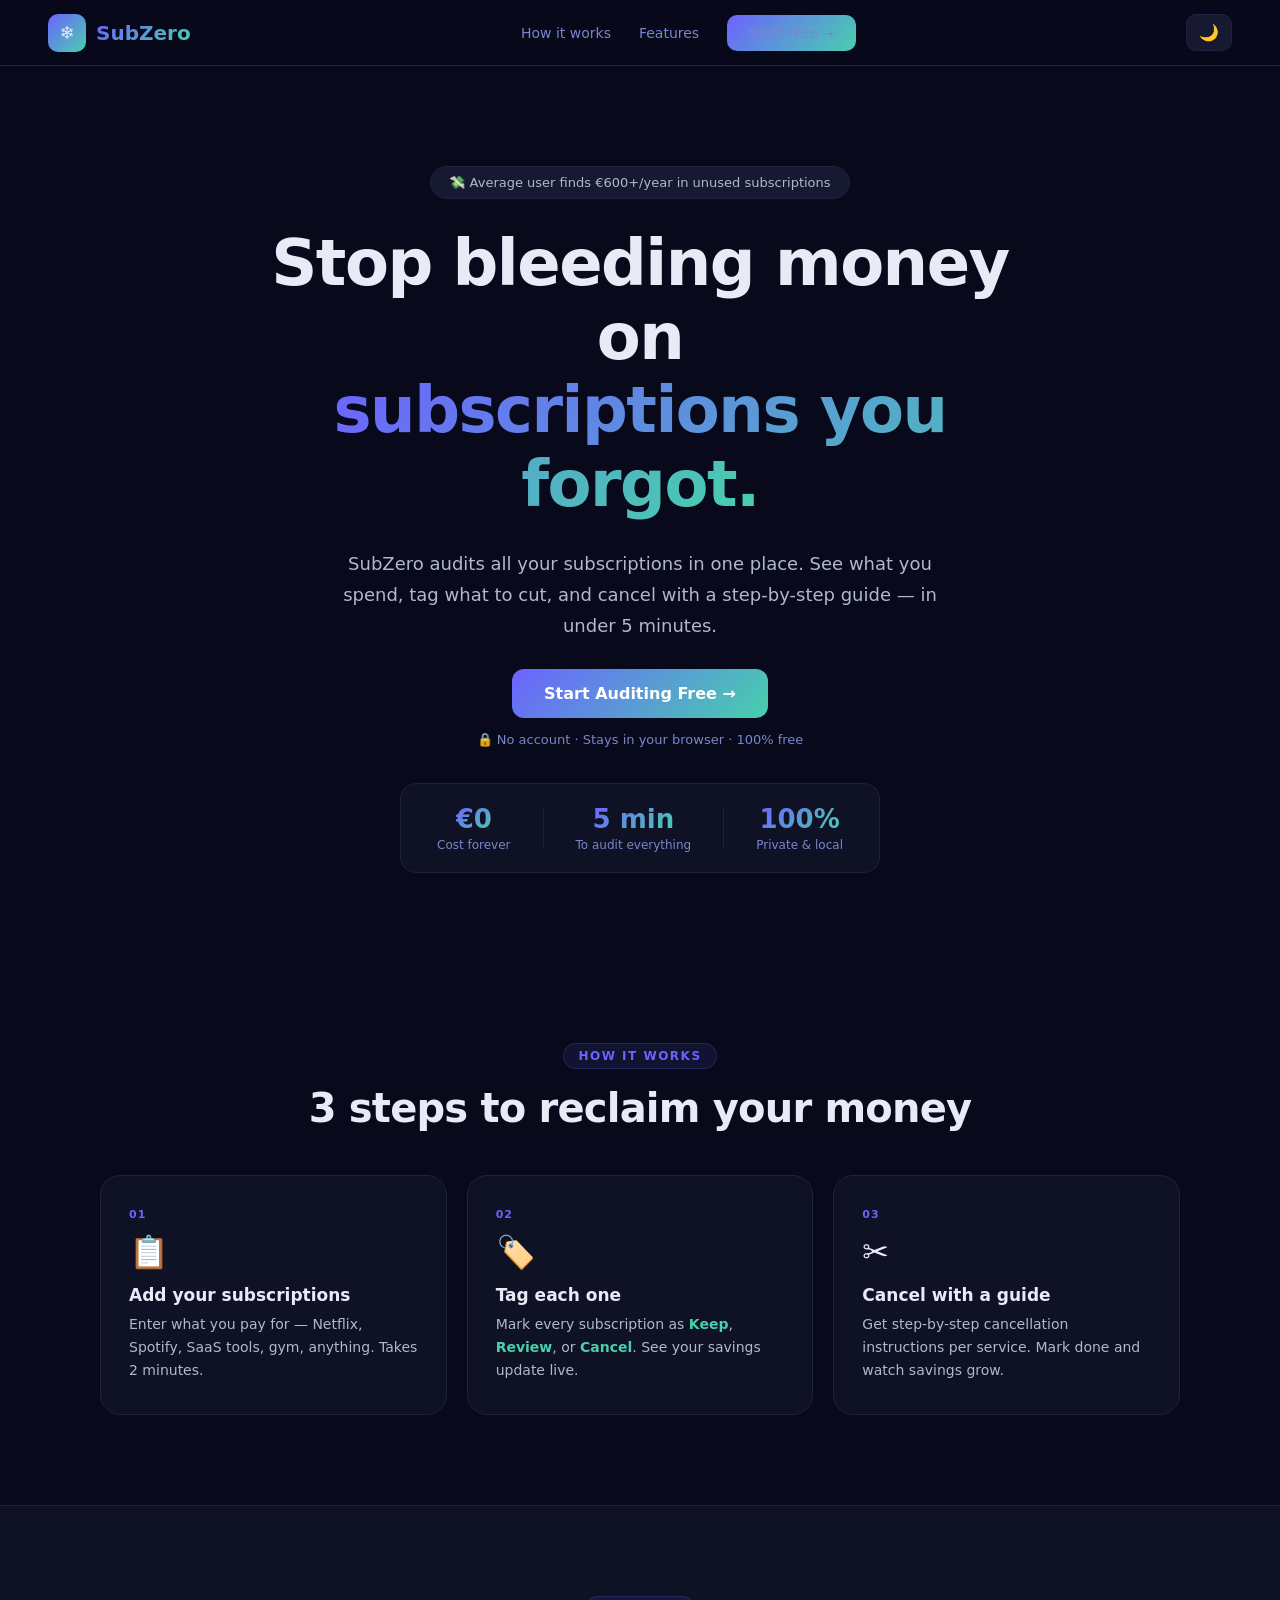
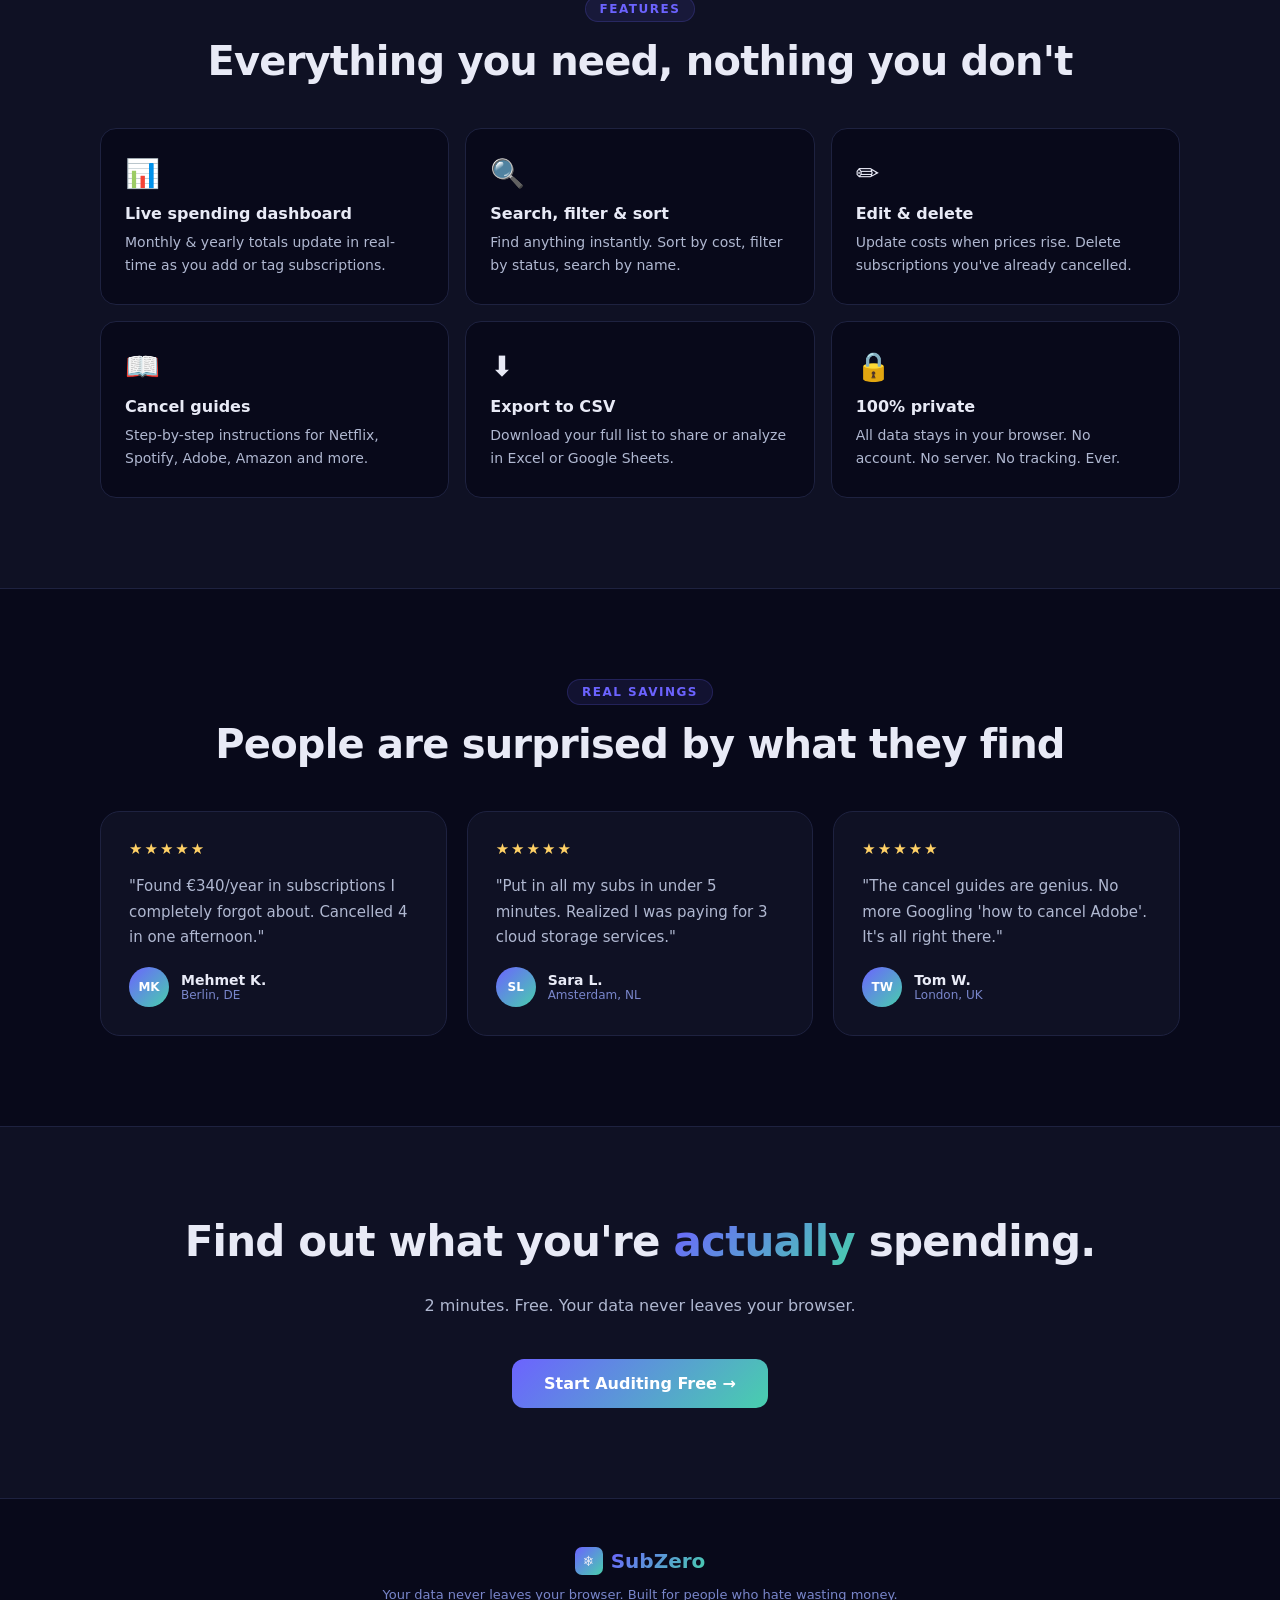
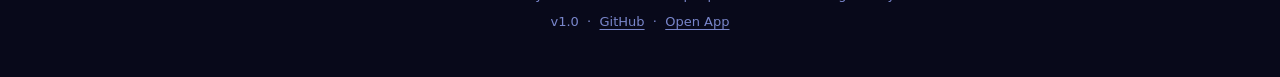
==== commit abe91c99: "path correction" ====
--- a/index.html
+++ b/index.html
@@ -8,7 +8,7 @@
   <link rel="preconnect" href="https://fonts.googleapis.com" />
   <link rel="preconnect" href="https://fonts.gstatic.com" crossorigin />
   <link href="https://fonts.googleapis.com/css2?family=Inter:wght@400;500;600;700;800&display=swap" rel="stylesheet" />
-  <link rel="stylesheet" href="css/main.css" />
+  <link rel="stylesheet" href="assets/css/main.css" />
 </head>
 <body>
 
--- a/assets/css/main.css
+++ b/assets/css/main.css
@@ -0,0 +1,566 @@
+/* ════════════════════════════════
+   VARIABLES
+════════════════════════════════ */
+:root {
+  --bg:          #08091a;
+  --bg2:         #0f1124;
+  --bg3:         #161930;
+  --border:      #1e2240;
+  --text:        #e8eaf6;
+  --text-muted:  #7986cb;
+  --text-dim:    #b0b8d1;
+  --purple:      #6c63ff;
+  --teal:        #48cfad;
+  --red:         #ff6b6b;
+  --yellow:      #ffd166;
+  --gradient:    linear-gradient(135deg, #6c63ff, #48cfad);
+}
+
+[data-theme="light"] {
+  --bg:         #f0f2ff;
+  --bg2:        #ffffff;
+  --bg3:        #e8ebff;
+  --border:     #d0d4f0;
+  --text:       #12152e;
+  --text-muted: #5c6bc0;
+  --text-dim:   #4a5180;
+}
+
+/* ════════════════════════════════
+   RESET
+════════════════════════════════ */
+*, *::before, *::after { box-sizing: border-box; margin: 0; padding: 0; }
+html { scroll-behavior: smooth; }
+body {
+  font-family: 'Inter', system-ui, sans-serif;
+  background: var(--bg);
+  color: var(--text);
+  -webkit-font-smoothing: antialiased;
+  transition: background 0.3s, color 0.3s;
+}
+a { color: inherit; text-decoration: none; }
+strong { color: var(--text); }
+
+/* ════════════════════════════════
+   SHARED UTILITIES
+════════════════════════════════ */
+.gradient-text {
+  background: var(--gradient);
+  -webkit-background-clip: text;
+  -webkit-text-fill-color: transparent;
+  background-clip: text;
+}
+
+/* ════════════════════════════════
+   BUTTONS
+════════════════════════════════ */
+.btn {
+  display: inline-flex;
+  align-items: center;
+  justify-content: center;
+  gap: 6px;
+  padding: 10px 22px;
+  border-radius: 10px;
+  border: none;
+  cursor: pointer;
+  font-family: inherit;
+  font-size: 14px;
+  font-weight: 600;
+  transition: all 0.2s ease;
+  white-space: nowrap;
+  text-decoration: none;
+}
+.btn-primary {
+  background: var(--gradient);
+  color: #fff;
+}
+.btn-primary:hover {
+  opacity: 0.88;
+  transform: translateY(-1px);
+}
+.btn-ghost {
+  background: transparent;
+  border: 1px solid var(--border);
+  color: var(--text-muted);
+}
+.btn-ghost:hover {
+  border-color: var(--purple);
+  color: var(--text);
+}
+.btn-lg {
+  padding: 15px 32px;
+  font-size: 16px;
+  border-radius: 12px;
+}
+.btn-icon {
+  background: var(--bg3);
+  border: 1px solid var(--border);
+  color: var(--text);
+  padding: 8px 12px;
+  border-radius: 10px;
+  font-size: 16px;
+  cursor: pointer;
+  transition: border-color 0.2s;
+}
+.btn-icon:hover { border-color: var(--purple); }
+
+/* ════════════════════════════════
+   NAVBAR
+════════════════════════════════ */
+.navbar {
+  position: sticky;
+  top: 0;
+  z-index: 100;
+  display: flex;
+  align-items: center;
+  justify-content: space-between;
+  padding: 0 48px;
+  height: 66px;
+  background: rgba(8, 9, 26, 0.85);
+  backdrop-filter: blur(16px);
+  -webkit-backdrop-filter: blur(16px);
+  border-bottom: 1px solid var(--border);
+  gap: 16px;
+}
+
+[data-theme="light"] .navbar {
+  background: rgba(255, 255, 255, 0.88);
+}
+
+.nav-logo {
+  display: flex;
+  align-items: center;
+  gap: 10px;
+  text-decoration: none;
+}
+
+.logo-icon {
+  width: 38px;
+  height: 38px;
+  background: var(--gradient);
+  border-radius: 10px;
+  display: flex;
+  align-items: center;
+  justify-content: center;
+  font-size: 18px;
+  flex-shrink: 0;
+}
+
+.logo-sm {
+  width: 28px;
+  height: 28px;
+  font-size: 14px;
+  border-radius: 7px;
+}
+
+.logo-text {
+  font-size: 20px;
+  font-weight: 800;
+  background: var(--gradient);
+  -webkit-background-clip: text;
+  -webkit-text-fill-color: transparent;
+  background-clip: text;
+}
+
+.nav-links {
+  display: flex;
+  align-items: center;
+  gap: 28px;
+}
+
+.nav-links a {
+  font-size: 14px;
+  font-weight: 500;
+  color: var(--text-muted);
+  transition: color 0.2s;
+}
+
+.nav-links a:hover { color: var(--text); }
+
+/* ════════════════════════════════
+   HERO
+════════════════════════════════ */
+.hero {
+  display: flex;
+  justify-content: center;
+  padding: 100px 24px 80px;
+  text-align: center;
+}
+
+.hero-inner {
+  max-width: 780px;
+  display: flex;
+  flex-direction: column;
+  align-items: center;
+  gap: 28px;
+}
+
+.hero-badge {
+  display: inline-flex;
+  align-items: center;
+  gap: 8px;
+  background: var(--bg3);
+  border: 1px solid var(--border);
+  border-radius: 50px;
+  padding: 8px 18px;
+  font-size: 13px;
+  font-weight: 500;
+  color: var(--text-dim);
+}
+
+.hero-title {
+  font-size: clamp(36px, 6vw, 64px);
+  font-weight: 800;
+  line-height: 1.15;
+  letter-spacing: -1.5px;
+}
+
+.hero-sub {
+  font-size: 18px;
+  color: var(--text-dim);
+  line-height: 1.7;
+  max-width: 600px;
+}
+
+.hero-cta {
+  display: flex;
+  flex-direction: column;
+  align-items: center;
+  gap: 14px;
+}
+
+.hero-note {
+  font-size: 13px;
+  color: var(--text-muted);
+}
+
+.hero-stats {
+  display: flex;
+  align-items: center;
+  gap: 32px;
+  background: var(--bg2);
+  border: 1px solid var(--border);
+  border-radius: 16px;
+  padding: 20px 36px;
+  margin-top: 8px;
+  flex-wrap: wrap;
+  justify-content: center;
+}
+
+.hero-stat {
+  display: flex;
+  flex-direction: column;
+  align-items: center;
+  gap: 4px;
+}
+
+.stat-val {
+  font-size: 26px;
+  font-weight: 800;
+  background: var(--gradient);
+  -webkit-background-clip: text;
+  -webkit-text-fill-color: transparent;
+  background-clip: text;
+}
+
+.stat-lbl {
+  font-size: 12px;
+  color: var(--text-muted);
+  text-align: center;
+}
+
+.hero-divider {
+  width: 1px;
+  height: 40px;
+  background: var(--border);
+}
+
+/* ════════════════════════════════
+   SECTIONS (shared)
+════════════════════════════════ */
+.section {
+  padding: 90px 24px;
+}
+
+.section-alt {
+  background: var(--bg2);
+  border-top: 1px solid var(--border);
+  border-bottom: 1px solid var(--border);
+}
+
+.section-inner {
+  max-width: 1080px;
+  margin: 0 auto;
+  display: flex;
+  flex-direction: column;
+  align-items: center;
+  gap: 16px;
+  text-align: center;
+}
+
+.section-tag {
+  font-size: 12px;
+  font-weight: 700;
+  text-transform: uppercase;
+  letter-spacing: 1.5px;
+  color: var(--purple);
+  background: rgba(108, 99, 255, 0.1);
+  border: 1px solid rgba(108, 99, 255, 0.2);
+  padding: 5px 14px;
+  border-radius: 50px;
+}
+
+.section-title {
+  font-size: clamp(26px, 4vw, 40px);
+  font-weight: 800;
+  letter-spacing: -0.8px;
+  margin-bottom: 8px;
+}
+
+/* ════════════════════════════════
+   STEPS
+════════════════════════════════ */
+.steps-grid {
+  display: grid;
+  grid-template-columns: repeat(auto-fit, minmax(260px, 1fr));
+  gap: 20px;
+  width: 100%;
+  margin-top: 20px;
+}
+
+.step-card {
+  background: var(--bg2);
+  border: 1px solid var(--border);
+  border-radius: 20px;
+  padding: 32px 28px;
+  text-align: left;
+  position: relative;
+  transition: border-color 0.2s, transform 0.2s;
+}
+
+.step-card:hover {
+  border-color: var(--purple);
+  transform: translateY(-3px);
+}
+
+.step-num {
+  font-size: 11px;
+  font-weight: 800;
+  letter-spacing: 1px;
+  color: var(--purple);
+  margin-bottom: 12px;
+}
+
+.step-icon {
+  font-size: 32px;
+  margin-bottom: 14px;
+}
+
+.step-card h3 {
+  font-size: 17px;
+  font-weight: 700;
+  margin-bottom: 8px;
+}
+
+.step-card p {
+  font-size: 14px;
+  color: var(--text-dim);
+  line-height: 1.65;
+}
+
+.step-card strong {
+  color: var(--teal);
+}
+
+/* ════════════════════════════════
+   FEATURES
+════════════════════════════════ */
+.features-grid {
+  display: grid;
+  grid-template-columns: repeat(auto-fit, minmax(280px, 1fr));
+  gap: 16px;
+  width: 100%;
+  margin-top: 20px;
+}
+
+.feature-card {
+  background: var(--bg);
+  border: 1px solid var(--border);
+  border-radius: 16px;
+  padding: 28px 24px;
+  text-align: left;
+  transition: border-color 0.2s, transform 0.2s;
+}
+
+[data-theme="light"] .feature-card {
+  background: var(--bg3);
+}
+
+.feature-card:hover {
+  border-color: var(--teal);
+  transform: translateY(-2px);
+}
+
+.feature-icon {
+  font-size: 28px;
+  margin-bottom: 14px;
+}
+
+.feature-card h3 {
+  font-size: 16px;
+  font-weight: 700;
+  margin-bottom: 8px;
+}
+
+.feature-card p {
+  font-size: 14px;
+  color: var(--text-dim);
+  line-height: 1.6;
+}
+
+/* ════════════════════════════════
+   TESTIMONIALS
+════════════════════════════════ */
+.testimonials-grid {
+  display: grid;
+  grid-template-columns: repeat(auto-fit, minmax(280px, 1fr));
+  gap: 20px;
+  width: 100%;
+  margin-top: 20px;
+}
+
+.testimonial-card {
+  background: var(--bg2);
+  border: 1px solid var(--border);
+  border-radius: 20px;
+  padding: 28px;
+  text-align: left;
+  display: flex;
+  flex-direction: column;
+  gap: 16px;
+  transition: border-color 0.2s;
+}
+
+.testimonial-card:hover { border-color: var(--purple); }
+
+.stars {
+  color: #ffd166;
+  font-size: 15px;
+  letter-spacing: 2px;
+}
+
+.testimonial-card p {
+  font-size: 15px;
+  color: var(--text-dim);
+  line-height: 1.7;
+  flex: 1;
+}
+
+.t-author {
+  display: flex;
+  align-items: center;
+  gap: 12px;
+}
+
+.avatar {
+  width: 40px;
+  height: 40px;
+  border-radius: 50%;
+  background: var(--gradient);
+  display: flex;
+  align-items: center;
+  justify-content: center;
+  font-size: 12px;
+  font-weight: 700;
+  color: #fff;
+  flex-shrink: 0;
+}
+
+.author-name {
+  font-size: 14px;
+  font-weight: 600;
+}
+
+.author-loc {
+  font-size: 12px;
+  color: var(--text-muted);
+}
+
+/* ════════════════════════════════
+   CTA BANNER
+════════════════════════════════ */
+.cta-banner {
+  padding: 90px 24px;
+  background: var(--bg2);
+  border-top: 1px solid var(--border);
+  text-align: center;
+}
+
+.cta-banner h2 {
+  font-size: clamp(26px, 4vw, 42px);
+  font-weight: 800;
+  letter-spacing: -0.8px;
+  margin-bottom: 14px;
+}
+
+.cta-banner p {
+  font-size: 16px;
+  color: var(--text-dim);
+  margin-bottom: 28px;
+}
+
+/* ════════════════════════════════
+   FOOTER
+════════════════════════════════ */
+.footer {
+  padding: 48px 24px;
+  border-top: 1px solid var(--border);
+}
+
+.footer-inner {
+  max-width: 1080px;
+  margin: 0 auto;
+  display: flex;
+  flex-direction: column;
+  align-items: center;
+  gap: 12px;
+  text-align: center;
+}
+
+.footer-logo {
+  display: flex;
+  align-items: center;
+  gap: 8px;
+}
+
+.footer-copy {
+  font-size: 13px;
+  color: var(--text-muted);
+}
+
+.footer-links {
+  font-size: 13px;
+  color: var(--text-muted);
+}
+
+.footer-links a {
+  color: var(--text-muted);
+  text-decoration: underline;
+  text-underline-offset: 3px;
+  transition: color 0.2s;
+}
+
+.footer-links a:hover { color: var(--text); }
+
+/* ════════════════════════════════
+   RESPONSIVE
+════════════════════════════════ */
+@media (max-width: 768px) {
+  .navbar { padding: 0 20px; }
+  .nav-links a:not(.btn) { display: none; }
+  .hero { padding: 60px 20px 50px; }
+  .hero-stats { padding: 16px 20px; gap: 20px; }
+  .hero-divider { display: none; }
+  .section { padding: 60px 20px; }
+  .cta-banner { padding: 60px 20px; }
+}
